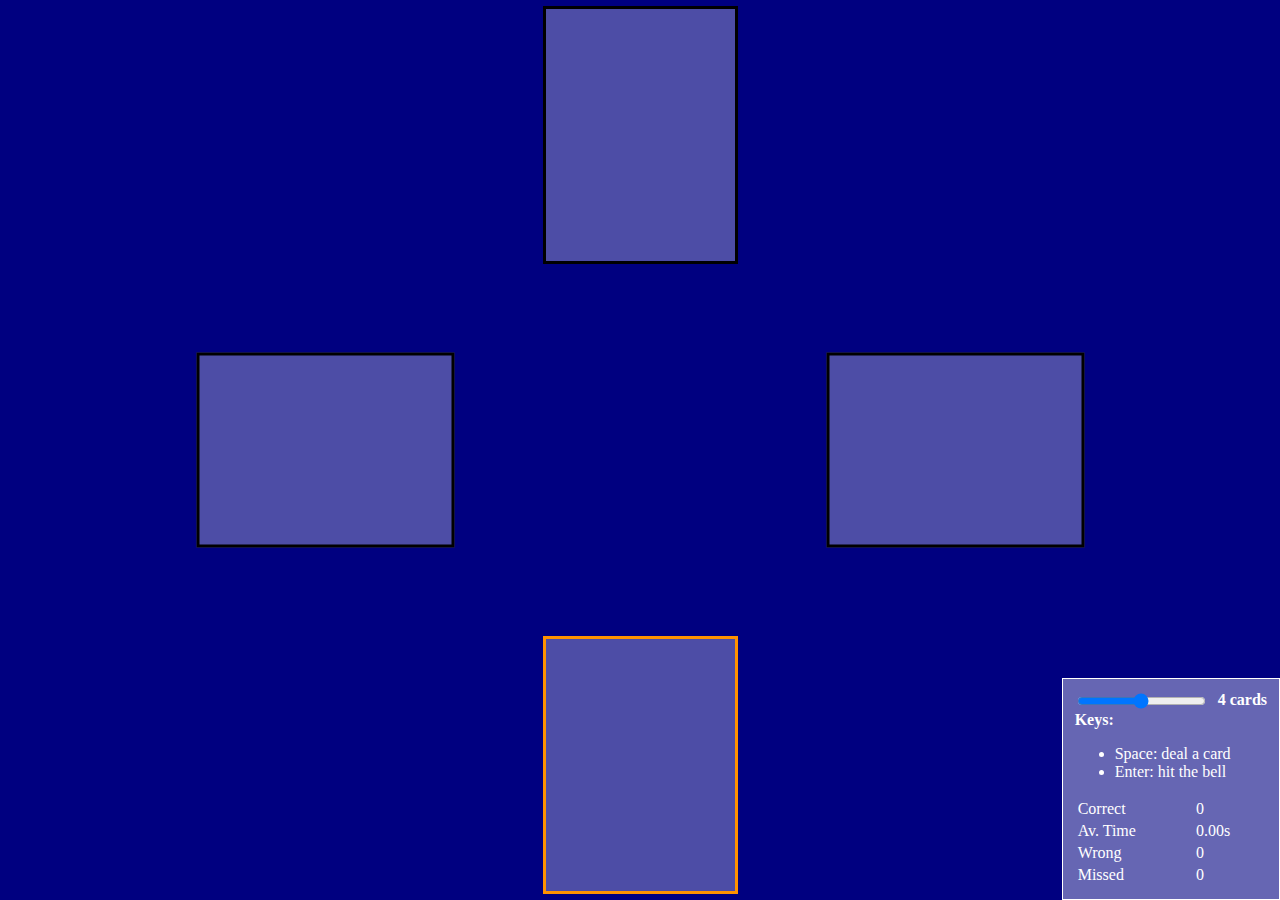
==== index.html @ 2f134ded "Renamed path to default index" ====
<!DOCTYPE html>
<html lang="en" dir="ltr">
<head>
  <meta charset="utf-8">
  <title>Halli Galli training</title>
  <link rel="stylesheet" href="./halligalli.css"></link>
  <script src="./halligalli.js"></script>
</head>

<body onkeypress="handleKeyPress(event)" onload="updateNCards()">

  <div id="cards">
  </div>

  <div id="options">
    <div>
      <input id="nCards" type="range" value="4" min="2" max="6" onchange="updateNCards()"></input>
      <span id="cardCount"></span>
    </div>
    <div><strong>Keys:</strong></div>
    <ul>
      <li>Space: deal a card</li>
      <li>Enter: hit the bell</li>
    </ul>
    <table>
      <tr><td>Correct</td><td id="nTP"></td></tr>
      <tr><td>Av. Time</td><td id="tpAv"></td></tr>
      <tr><td>Wrong</td><td id="nFP"></td></tr>
      <tr><td>Missed</td><td id="nFN"></td></tr>
    </table>
  </div>


</body>


</html>
---- halligalli.css ----
:root {
  --imageSize: 7vh;
  --cardWidth: calc(var(--imageSize) * 3);
  --cardHeight: calc(var(--imageSize) * 4);
  --pad: calc(var(--imageSize) * 5);
}

html, body, #cards {
  display: flex;
  margin: 0;
  padding: 0;
  width: 100%;
  height: 100%;

  background-color: navy;
}

#cards {
  align-content: center;
  align-items: center;
  justify-content: center;
}

.card {
  position: absolute;
  width: var(--cardWidth);
  height: var(--cardHeight);

  background-color: white;
  border: 3px solid black;
}

.card.active {
  border-color: #FF9200;
}

.card.n0 {
  background-color: rgba(255, 255, 255, 0.3);
}

.cardInner {
  position: relative;
  margin: 25px;

  width: calc(100% - 50px);
  height: calc(100% - 50px);
}

.midHolder {
  display: flex;
  justify-content: center;

  width: 100%;
  height: 100%;
}

.pic {
  display: none;
  position: absolute;

  width: var(--imageSize);
  height: var(--imageSize);

  background-size: cover;
}

.lime .pic {
  background-image: url('lime375.jpg');
}

.plum .pic {
  background-image: url('plum375.jpg');
}

.banana .pic {
  background-image: url('banana375.jpg');
}

.strawberry .pic {
  background-image: url('strawberry375.jpg');
}

.p1 {
  top: 0;
  left: 0;
}

.p2 {
  top: 0;
  right: 0;
}

.p3 {
  align-self: center;
}

.p4 {
  bottom: 0;
  left: 0;
}

.p5 {
  bottom: 0;
  right: 0;
}

.n1 .p3,
.n2 .p1, .n2 .p5,
.n3 .p1, .n3 .p3, .n3 .p5,
.n4 .p1, .n4 .p2, .n4 .p4, .n4 .p5,
.n5 .pic {
  display: block;
}

#cards .card:nth-child(1) {
  transform: rotate(90deg) translate(var(--pad)) rotate(-90deg);
}

.cards2 .card:nth-child(2) { transform: rotate(270deg) translate(var(--pad)) rotate(-90deg); }
.cards3 .card:nth-child(2) { transform: rotate(210deg) translate(var(--pad)) rotate(-90deg); }
.cards3 .card:nth-child(3) { transform: rotate(330deg) translate(var(--pad)) rotate(-90deg); }
.cards4 .card:nth-child(2) { transform: rotate(180deg) translate(var(--pad)) rotate(-90deg); }
.cards4 .card:nth-child(3) { transform: rotate(270deg) translate(var(--pad)) rotate(-90deg); }
.cards4 .card:nth-child(4) { transform: rotate(  0deg) translate(var(--pad)) rotate(-90deg); }
.cards5 .card:nth-child(2) { transform: rotate(162deg) translate(var(--pad)) rotate(-90deg); }
.cards5 .card:nth-child(3) { transform: rotate(234deg) translate(var(--pad)) rotate(-90deg); }
.cards5 .card:nth-child(4) { transform: rotate(306deg) translate(var(--pad)) rotate(-90deg); }
.cards5 .card:nth-child(5) { transform: rotate( 18deg) translate(var(--pad)) rotate(-90deg); }
.cards6 .card:nth-child(2) { transform: rotate(150deg) translate(var(--pad)) rotate(-90deg); }
.cards6 .card:nth-child(3) { transform: rotate(210deg) translate(var(--pad)) rotate(-90deg); }
.cards6 .card:nth-child(4) { transform: rotate(270deg) translate(var(--pad)) rotate(-90deg); }
.cards6 .card:nth-child(5) { transform: rotate(330deg) translate(var(--pad)) rotate(-90deg); }
.cards6 .card:nth-child(6) { transform: rotate( 30deg) translate(var(--pad)) rotate(-90deg); }


/* Options overlay. */
#options {
  position: absolute;
  bottom: 0;
  right: 0;

  padding: 12px;
  background-color: rgba(255, 255, 255, 0.4);
  border: 1px solid white;
  color: white;
}

#options > table {
  width: 100%;
}

#options > div {
  display: flex;
  font-weight: bold;
}

#cardCount {
  padding-left: 10px;
}
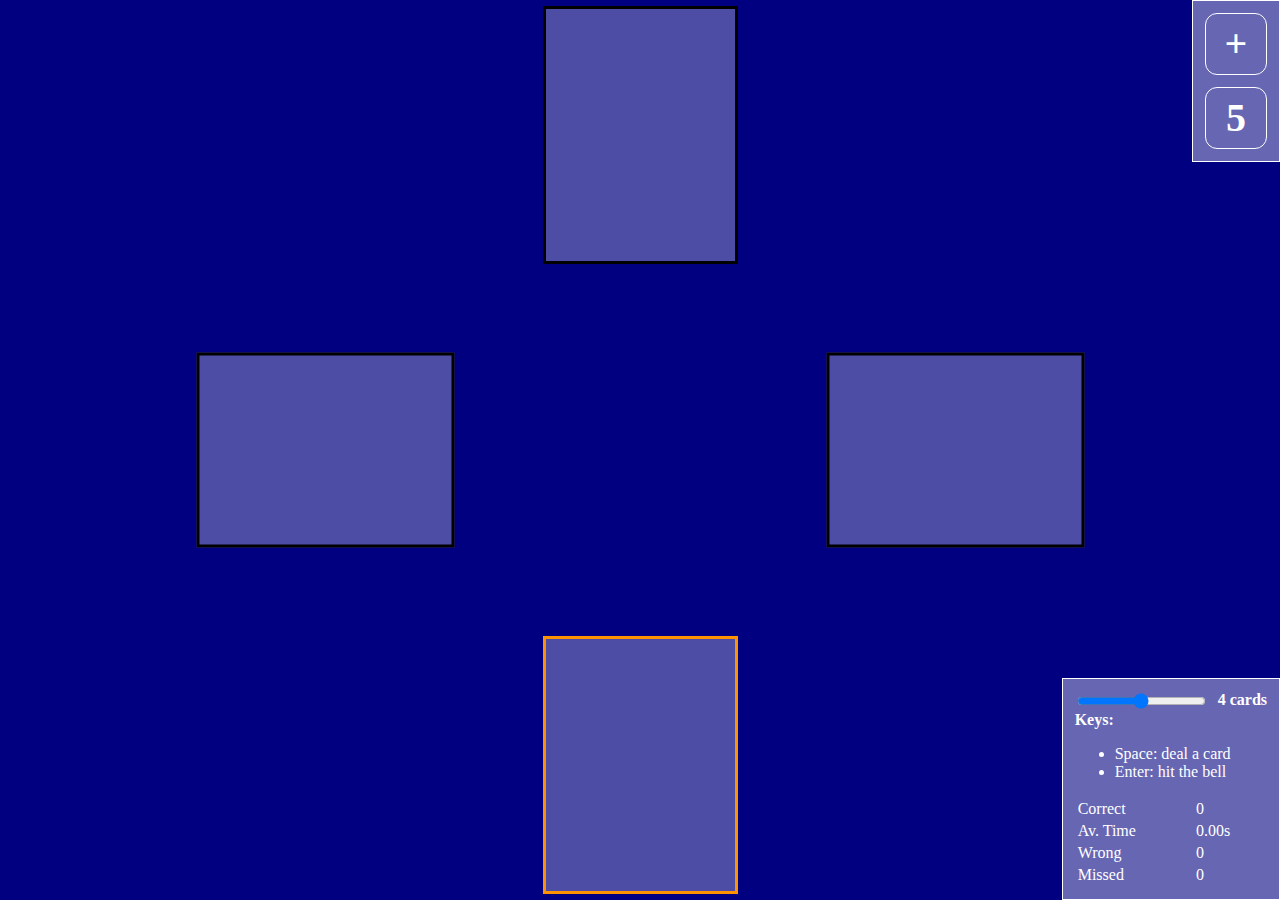
==== commit a1ed380d: "Added buttons" ====
--- a/index.html
+++ b/index.html
@@ -10,6 +10,11 @@
 <body onkeypress="handleKeyPress(event)" onload="updateNCards()">
 
   <div id="cards">
+  </div>
+
+  <div id="buttons">
+    <div class="button" onclick="dealCard()">+</div>
+    <div class="button" onclick="checkForMatch(true)">5</div>
   </div>
 
   <div id="options">
--- a/halligalli.css
+++ b/halligalli.css
@@ -132,6 +132,37 @@
 .cards6 .card:nth-child(5) { transform: rotate(330deg) translate(var(--pad)) rotate(-90deg); }
 .cards6 .card:nth-child(6) { transform: rotate( 30deg) translate(var(--pad)) rotate(-90deg); }
 
+/* Button overlay. */
+#buttons {
+  position: absolute;
+  top: 0;
+  right: 0;
+
+  padding: 12px;
+  background-color: rgba(255, 255, 255, 0.4);
+  border: 1px solid white;
+  color: white;
+  font-weight: bold;
+}
+
+.button {
+  width: 60px;
+  height: 60px;
+  line-height: 60px;
+  font-size: 40px;
+
+  text-align: center;
+  cursor: pointer;
+  border-radius: 12px;
+  border: 1px solid white;
+  margin-top: 12px;
+}
+.button:first-child {
+  margin-top: 0px;
+}
+.button:hover {
+  background-color: rgba(255, 255, 255, 0.4);
+}
 
 /* Options overlay. */
 #options {
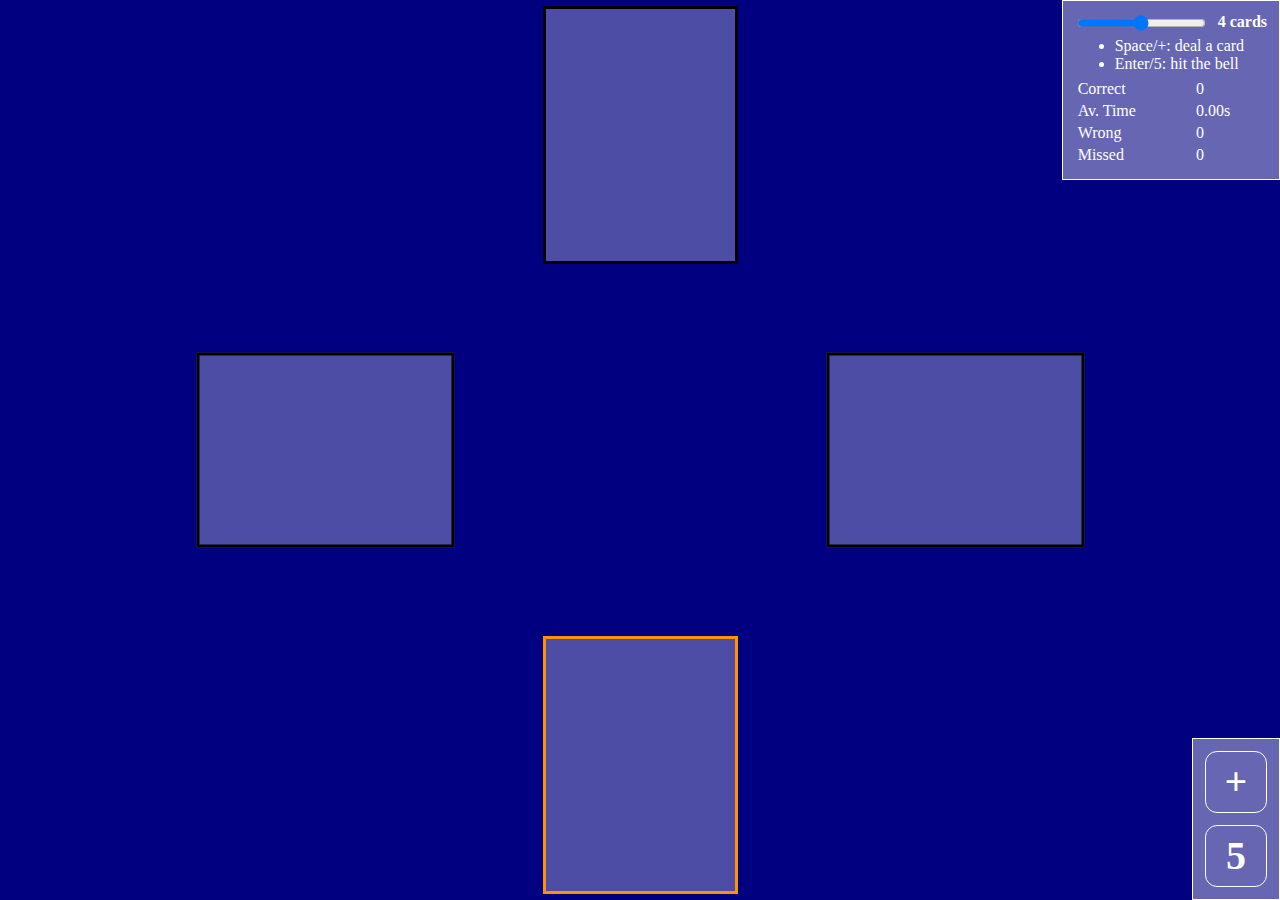
==== commit 7d3d54eb: "Phone version working" ====
--- a/index.html
+++ b/index.html
@@ -2,6 +2,10 @@
 <html lang="en" dir="ltr">
 <head>
   <meta charset="utf-8">
+  <meta name="viewport" content="width=device-width, initial-scale=1.0">
+  <meta name="apple-mobile-web-app-capable" content="yes">
+  <meta name="mobile-web-app-capable" content="yes">
+
   <title>Halli Galli training</title>
   <link rel="stylesheet" href="./halligalli.css"></link>
   <script src="./halligalli.js"></script>
@@ -22,10 +26,9 @@
       <input id="nCards" type="range" value="4" min="2" max="6" onchange="updateNCards()"></input>
       <span id="cardCount"></span>
     </div>
-    <div><strong>Keys:</strong></div>
     <ul>
-      <li>Space: deal a card</li>
-      <li>Enter: hit the bell</li>
+      <li>Space/+: deal a card</li>
+      <li>Enter/5: hit the bell</li>
     </ul>
     <table>
       <tr><td>Correct</td><td id="nTP"></td></tr>
--- a/halligalli.css
+++ b/halligalli.css
@@ -1,9 +1,31 @@
 :root {
   --imageSize: 7vh;
+  --cardMargin: 25px;
   --cardWidth: calc(var(--imageSize) * 3);
   --cardHeight: calc(var(--imageSize) * 4);
   --pad: calc(var(--imageSize) * 5);
 }
+
+@media only screen and (max-width: 480px) and (max-height: 1000px) and (orientation: portrait) {
+  :root {
+    --imageSize: 3.8vh;
+    --cardMargin: 12px;
+    --cardWidth: calc(var(--imageSize) * 3);
+    --cardHeight: calc(var(--imageSize) * 4);
+    --pad: calc(var(--imageSize) * 4);
+  }
+}
+
+@media only screen and (max-width: 1000px) and (max-height: 480px) and (orientation: landscape) {
+  :root {
+    --imageSize: 7vh;
+    --cardMargin: 12px;
+    --cardWidth: calc(var(--imageSize) * 3);
+    --cardHeight: calc(var(--imageSize) * 4);
+    --pad: calc(var(--imageSize) * 4);
+  }
+}
+
 
 html, body, #cards {
   display: flex;
@@ -40,10 +62,10 @@
 
 .cardInner {
   position: relative;
-  margin: 25px;
-
-  width: calc(100% - 50px);
-  height: calc(100% - 50px);
+  margin: var(--cardMargin);
+
+  width: calc(100% - 2 * var(--cardMargin));
+  height: calc(100% - 2 * var(--cardMargin));
 }
 
 .midHolder {
@@ -135,7 +157,7 @@
 /* Button overlay. */
 #buttons {
   position: absolute;
-  top: 0;
+  bottom: 0;
   right: 0;
 
   padding: 12px;
@@ -167,7 +189,7 @@
 /* Options overlay. */
 #options {
   position: absolute;
-  bottom: 0;
+  top: 0;
   right: 0;
 
   padding: 12px;
@@ -188,3 +210,32 @@
 #cardCount {
   padding-left: 10px;
 }
+
+#options ul {
+  margin: 4px 0;
+}
+
+
+/* Phone portrait override */
+@media only screen and (max-width: 480px) and (max-height: 1000px) and (orientation: portrait)  {
+  #cards {
+    position: relative;
+    top: 0;
+    height: 66%;
+  }
+
+  #options {
+    top: auto;
+    right: auto;
+    bottom: 0;
+    left: 0;
+  }
+}
+
+@media only screen and (max-width: 1000px) and (max-height: 480px) and (orientation: landscape) {
+  #cards {
+    position: relative;
+    left: 0;
+    width: 66%;
+  }
+}
